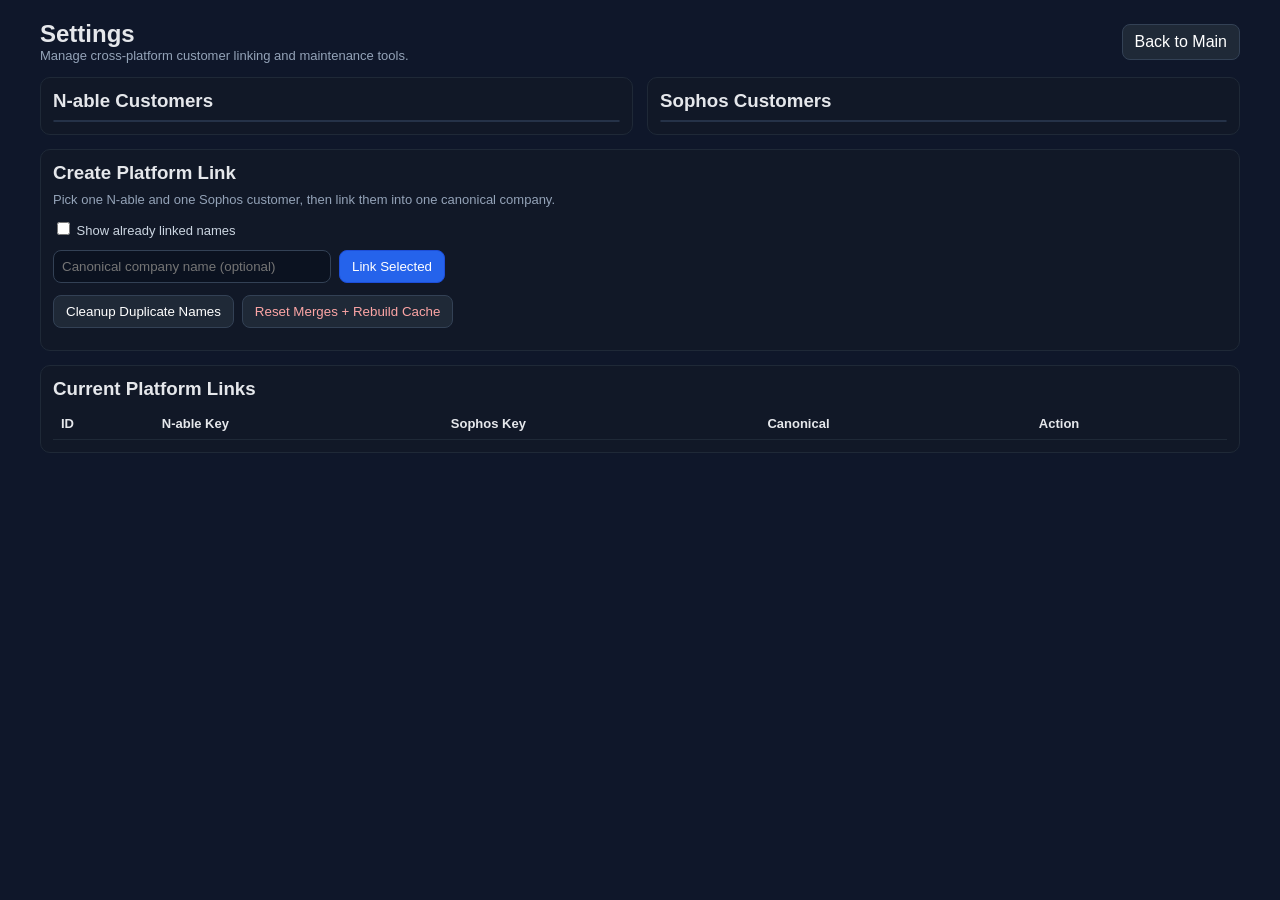
==== settings.html @ 1143361b "Improve settings usability with linked-name filtering and link deletion. Hide already linked compani" ====
<!doctype html>
<html lang="en">
  <head>
    <meta charset="UTF-8" />
    <meta name="viewport" content="width=device-width, initial-scale=1.0" />
    <title>Billing Portal Settings</title>
    <style>
      body {
        margin: 0;
        font-family: Segoe UI, Arial, sans-serif;
        background: #0f172a;
        color: #e5e7eb;
      }
      .wrap { padding: 20px; max-width: 1200px; margin: 0 auto; }
      .topbar { display:flex; justify-content:space-between; align-items:center; margin-bottom: 14px; }
      .muted { color:#94a3b8; font-size: 13px; }
      .button {
        border: 1px solid #334155;
        background: #1f2937;
        color: #fff;
        padding: 8px 12px;
        border-radius: 8px;
        cursor: pointer;
      }
      .button.primary { background:#2563eb; border-color:#1d4ed8; }
      .grid { display:grid; grid-template-columns: 1fr 1fr; gap: 14px; }
      .panel { background:#111827; border:1px solid #1f2937; border-radius:10px; padding:12px; }
      .list { max-height: 360px; overflow:auto; border:1px solid #253248; border-radius:8px; }
      .row {
        padding:8px 10px; border-bottom:1px solid #1f2937; cursor:pointer; font-size: 14px;
      }
      .row:last-child { border-bottom:none; }
      .row.selected { background:#10203a; border-left:3px solid #60a5fa; }
      .controls { margin-top: 12px; display:flex; gap:8px; align-items:center; flex-wrap: wrap; }
      .controls label { font-size: 13px; color: #cbd5e1; }
      input[type="text"] {
        padding: 8px; border-radius:8px; border:1px solid #334155; background:#0b1220; color:#e5e7eb; min-width: 260px;
      }
      .msg { margin-top: 10px; color:#93c5fd; font-size:13px; white-space: pre-wrap; }
      table { width:100%; border-collapse: collapse; font-size: 13px; }
      th, td { border-bottom:1px solid #1f2937; padding: 8px; text-align:left; }
      .danger { color: #fca5a5; }
      .link-delete {
        border:1px solid #7f1d1d;
        background:#3f1010;
        color:#fecaca;
        padding:4px 8px;
        border-radius:6px;
        cursor:pointer;
      }
    </style>
  </head>
  <body>
    <div class="wrap">
      <div class="topbar">
        <div>
          <h2 style="margin:0;">Settings</h2>
          <div class="muted">Manage cross-platform customer linking and maintenance tools.</div>
        </div>
        <a href="/" class="button" style="text-decoration:none;">Back to Main</a>
      </div>

      <div class="grid">
        <section class="panel">
          <h3 style="margin:0 0 8px;">N-able Customers</h3>
          <div id="nableList" class="list"></div>
        </section>
        <section class="panel">
          <h3 style="margin:0 0 8px;">Sophos Customers</h3>
          <div id="sophosList" class="list"></div>
        </section>
      </div>

      <section class="panel" style="margin-top:14px;">
        <h3 style="margin:0 0 8px;">Create Platform Link</h3>
        <div class="muted">Pick one N-able and one Sophos customer, then link them into one canonical company.</div>
        <div class="controls">
          <label><input id="showLinkedToggle" type="checkbox" /> Show already linked names</label>
        </div>
        <div class="controls">
          <input id="canonicalName" type="text" placeholder="Canonical company name (optional)" />
          <button id="linkBtn" class="button primary" type="button">Link Selected</button>
        </div>
        <div class="controls">
          <button id="dedupeBtn" class="button" type="button">Cleanup Duplicate Names</button>
          <button id="resetBtn" class="button danger" type="button">Reset Merges + Rebuild Cache</button>
        </div>
        <div id="msg" class="msg"></div>
      </section>

      <section class="panel" style="margin-top:14px;">
        <h3 style="margin:0 0 8px;">Current Platform Links</h3>
        <table>
          <thead><tr><th>ID</th><th>N-able Key</th><th>Sophos Key</th><th>Canonical</th><th>Action</th></tr></thead>
          <tbody id="linksBody"></tbody>
        </table>
      </section>
    </div>

    <script>
      const state = { nable: [], sophos: [], selectedNable: "", selectedSophos: "" };
      const nableList = document.getElementById("nableList");
      const sophosList = document.getElementById("sophosList");
      const canonicalName = document.getElementById("canonicalName");
      const linkBtn = document.getElementById("linkBtn");
      const showLinkedToggle = document.getElementById("showLinkedToggle");
      const dedupeBtn = document.getElementById("dedupeBtn");
      const resetBtn = document.getElementById("resetBtn");
      const msg = document.getElementById("msg");
      const linksBody = document.getElementById("linksBody");

      function renderSelectableList(target, items, selectedValue, onSelect) {
        target.innerHTML = "";
        if (!items.length) {
          target.innerHTML = '<div class="row">No entries</div>';
          return;
        }
        items.forEach((item) => {
          const row = document.createElement("div");
          row.className = "row" + (item === selectedValue ? " selected" : "");
          row.textContent = item;
          row.addEventListener("click", () => onSelect(item));
          target.appendChild(row);
        });
      }

      function renderLists() {
        renderSelectableList(nableList, state.nable, state.selectedNable, (item) => {
          state.selectedNable = item;
          renderLists();
        });
        renderSelectableList(sophosList, state.sophos, state.selectedSophos, (item) => {
          state.selectedSophos = item;
          renderLists();
        });
      }

      async function loadOptions() {
        const includeLinked = showLinkedToggle.checked ? "true" : "false";
        const res = await fetch(`/api/platform-options?include_linked=${includeLinked}`);
        if (!res.ok) return;
        const data = await res.json();
        state.nable = data.nable || [];
        state.sophos = data.sophos || [];
        if (!state.nable.includes(state.selectedNable)) state.selectedNable = "";
        if (!state.sophos.includes(state.selectedSophos)) state.selectedSophos = "";
        renderLists();
      }

      async function loadLinks() {
        const res = await fetch("/api/platform-links");
        if (!res.ok) return;
        const data = await res.json();
        const rows = data.items || [];
        linksBody.innerHTML = rows.map((r) => (
          `<tr>
             <td>${r.id}</td>
             <td>${r.nable_key}</td>
             <td>${r.sophos_key}</td>
             <td>${r.canonical_name}</td>
             <td><button class="link-delete" data-link-id="${r.id}" type="button">Delete</button></td>
           </tr>`
        )).join("");
        bindDeleteButtons();
      }

      function bindDeleteButtons() {
        document.querySelectorAll(".link-delete").forEach((btn) => {
          btn.addEventListener("click", async () => {
            const linkId = btn.getAttribute("data-link-id");
            if (!linkId) return;
            const ok = window.confirm("Delete this platform link and re-sync?");
            if (!ok) return;
            btn.disabled = true;
            try {
              const res = await fetch(`/api/platform-links/${linkId}`, { method: "DELETE" });
              const data = await res.json();
              if (!res.ok) {
                msg.textContent = data.error || "Delete failed.";
                btn.disabled = false;
                return;
              }
              msg.textContent = "Platform link deleted. Sync started.";
              await Promise.all([loadOptions(), loadLinks()]);
            } catch (err) {
              msg.textContent = `Delete failed: ${err}`;
            } finally {
              btn.disabled = false;
            }
          });
        });
      }

      async function createLink() {
        if (!state.selectedNable || !state.selectedSophos) {
          msg.textContent = "Select one N-able and one Sophos customer first.";
          return;
        }
        linkBtn.disabled = true;
        try {
          const res = await fetch("/api/platform-links", {
            method: "POST",
            headers: { "Content-Type": "application/json" },
            body: JSON.stringify({
              nable_name: state.selectedNable,
              sophos_name: state.selectedSophos,
              canonical_name: canonicalName.value.trim(),
            }),
          });
          const data = await res.json();
          if (!res.ok) {
            msg.textContent = data.error || "Link failed.";
            return;
          }
          msg.textContent = "Link saved. Collapse + sync started.";
          await Promise.all([loadOptions(), loadLinks()]);
        } catch (err) {
          msg.textContent = `Link failed: ${err}`;
        } finally {
          linkBtn.disabled = false;
        }
      }

      async function dedupe() {
        dedupeBtn.disabled = true;
        try {
          const res = await fetch("/api/maintenance/dedupe-display-names", { method: "POST" });
          const data = await res.json();
          if (!res.ok) {
            msg.textContent = data.error || "Cleanup failed.";
            return;
          }
          msg.textContent = `Cleanup complete. Groups: ${data.summary?.groups_processed || 0}, rows removed: ${data.summary?.rows_removed || 0}.`;
          await Promise.all([loadOptions(), loadLinks()]);
        } catch (err) {
          msg.textContent = `Cleanup failed: ${err}`;
        } finally {
          dedupeBtn.disabled = false;
        }
      }

      async function resetAll() {
        if (!window.confirm("Reset all merges/links and rebuild cache?")) return;
        resetBtn.disabled = true;
        try {
          const res = await fetch("/api/maintenance/reset-merges", { method: "POST" });
          const data = await res.json();
          if (!res.ok) {
            msg.textContent = data.error || "Reset failed.";
            return;
          }
          msg.textContent = "Reset started. Refreshing lists shortly...";
          setTimeout(async () => {
            await Promise.all([loadOptions(), loadLinks()]);
          }, 5000);
        } catch (err) {
          msg.textContent = `Reset failed: ${err}`;
        } finally {
          resetBtn.disabled = false;
        }
      }

      linkBtn.addEventListener("click", createLink);
      showLinkedToggle.addEventListener("change", loadOptions);
      dedupeBtn.addEventListener("click", dedupe);
      resetBtn.addEventListener("click", resetAll);

      (async () => {
        await Promise.all([loadOptions(), loadLinks()]);
      })();
    </script>
  </body>
</html>
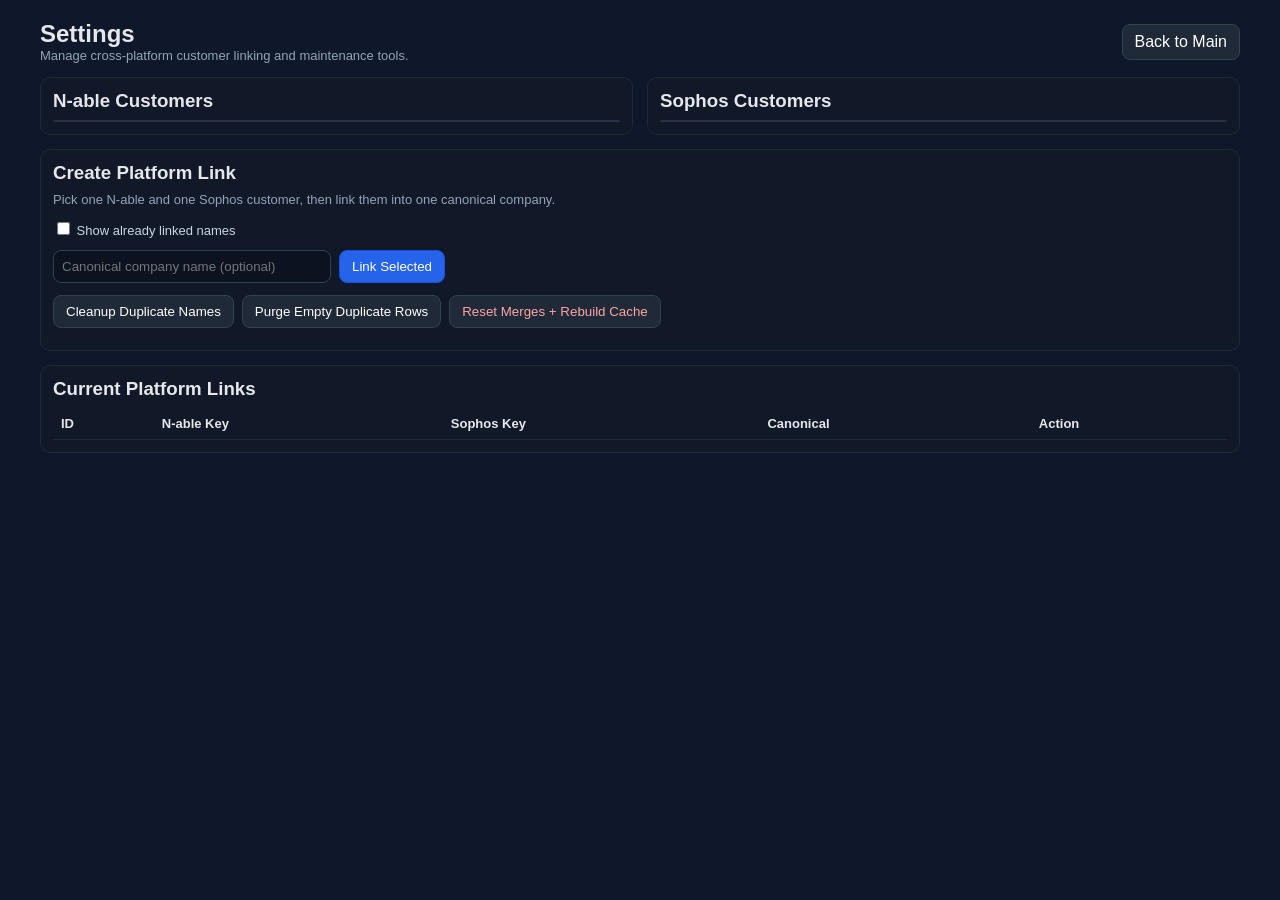
==== commit b3f365ab: "Add targeted cleanup for stale zero-count duplicate customers. Introduce a maintenance endpoint and " ====
--- a/settings.html
+++ b/settings.html
@@ -83,6 +83,7 @@
         </div>
         <div class="controls">
           <button id="dedupeBtn" class="button" type="button">Cleanup Duplicate Names</button>
+          <button id="purgeEmptyBtn" class="button" type="button">Purge Empty Duplicate Rows</button>
           <button id="resetBtn" class="button danger" type="button">Reset Merges + Rebuild Cache</button>
         </div>
         <div id="msg" class="msg"></div>
@@ -105,6 +106,7 @@
       const linkBtn = document.getElementById("linkBtn");
       const showLinkedToggle = document.getElementById("showLinkedToggle");
       const dedupeBtn = document.getElementById("dedupeBtn");
+      const purgeEmptyBtn = document.getElementById("purgeEmptyBtn");
       const resetBtn = document.getElementById("resetBtn");
       const msg = document.getElementById("msg");
       const linksBody = document.getElementById("linksBody");
@@ -239,6 +241,24 @@
         }
       }
 
+      async function purgeEmptyDuplicates() {
+        purgeEmptyBtn.disabled = true;
+        try {
+          const res = await fetch("/api/maintenance/purge-empty-duplicates", { method: "POST" });
+          const data = await res.json();
+          if (!res.ok) {
+            msg.textContent = data.error || "Cleanup failed.";
+            return;
+          }
+          msg.textContent = `Empty duplicate cleanup complete. Groups: ${data.summary?.groups_processed || 0}, rows removed: ${data.summary?.rows_removed || 0}.`;
+          await Promise.all([loadOptions(), loadLinks()]);
+        } catch (err) {
+          msg.textContent = `Cleanup failed: ${err}`;
+        } finally {
+          purgeEmptyBtn.disabled = false;
+        }
+      }
+
       async function resetAll() {
         if (!window.confirm("Reset all merges/links and rebuild cache?")) return;
         resetBtn.disabled = true;
@@ -263,6 +283,7 @@
       linkBtn.addEventListener("click", createLink);
       showLinkedToggle.addEventListener("change", loadOptions);
       dedupeBtn.addEventListener("click", dedupe);
+      purgeEmptyBtn.addEventListener("click", purgeEmptyDuplicates);
       resetBtn.addEventListener("click", resetAll);
 
       (async () => {
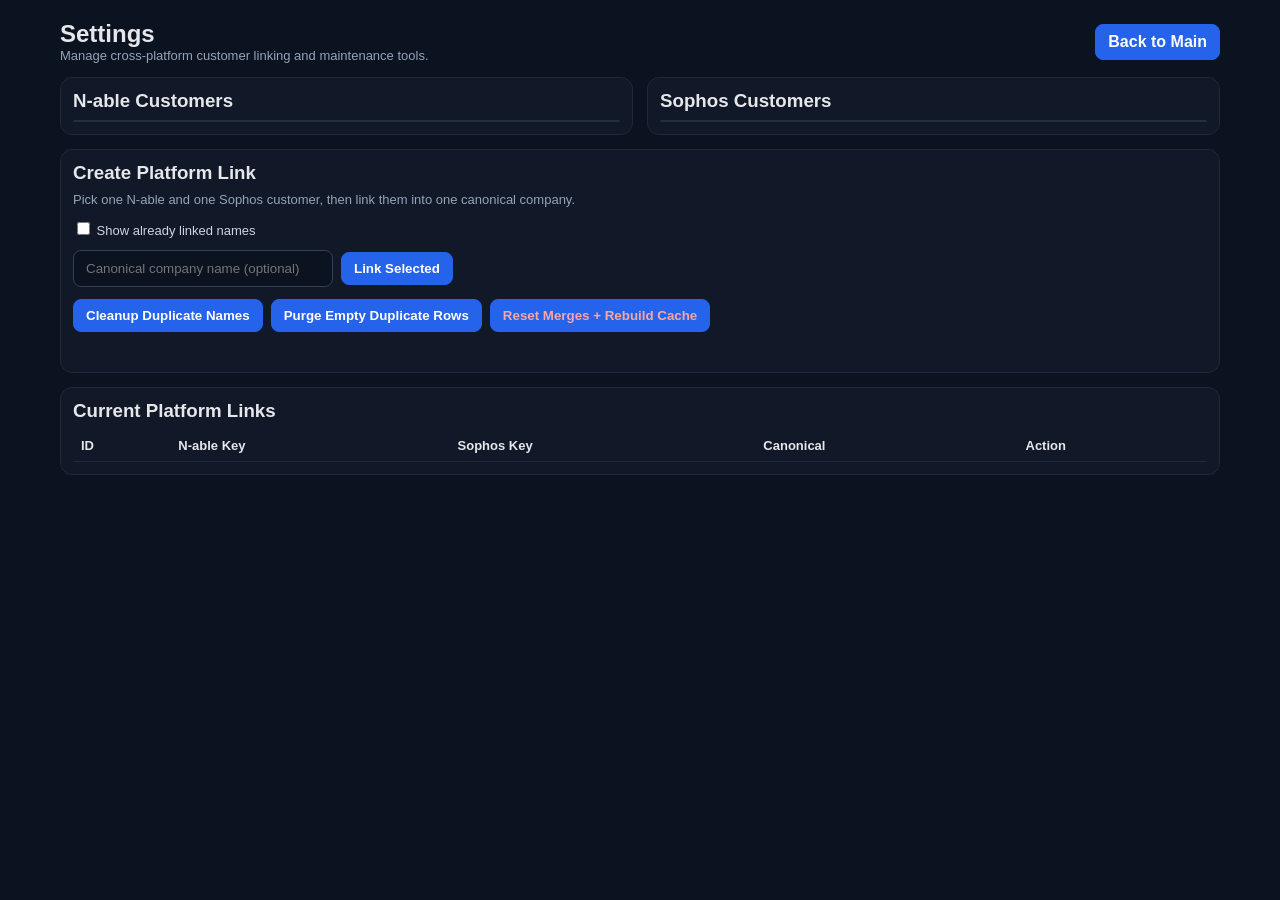
==== commit 93b2cb23: "Add server/device split compare mode and standardize UI theme. Adds a toggleable separated-vs-merged" ====
--- a/settings.html
+++ b/settings.html
@@ -4,41 +4,25 @@
     <meta charset="UTF-8" />
     <meta name="viewport" content="width=device-width, initial-scale=1.0" />
     <title>Billing Portal Settings</title>
+    <link rel="stylesheet" href="/assets/theme.css" />
     <style>
-      body {
-        margin: 0;
-        font-family: Segoe UI, Arial, sans-serif;
-        background: #0f172a;
-        color: #e5e7eb;
-      }
       .wrap { padding: 20px; max-width: 1200px; margin: 0 auto; }
       .topbar { display:flex; justify-content:space-between; align-items:center; margin-bottom: 14px; }
-      .muted { color:#94a3b8; font-size: 13px; }
-      .button {
-        border: 1px solid #334155;
-        background: #1f2937;
-        color: #fff;
-        padding: 8px 12px;
-        border-radius: 8px;
-        cursor: pointer;
-      }
-      .button.primary { background:#2563eb; border-color:#1d4ed8; }
+      .muted { color:var(--muted); font-size: 13px; }
       .grid { display:grid; grid-template-columns: 1fr 1fr; gap: 14px; }
-      .panel { background:#111827; border:1px solid #1f2937; border-radius:10px; padding:12px; }
-      .list { max-height: 360px; overflow:auto; border:1px solid #253248; border-radius:8px; }
+      .panel { padding: 12px; }
+      .list { max-height: 360px; overflow:auto; border:1px solid var(--line); border-radius:8px; }
       .row {
-        padding:8px 10px; border-bottom:1px solid #1f2937; cursor:pointer; font-size: 14px;
+        padding:8px 10px; border-bottom:1px solid var(--line-soft); cursor:pointer; font-size: 14px;
       }
       .row:last-child { border-bottom:none; }
       .row.selected { background:#10203a; border-left:3px solid #60a5fa; }
       .controls { margin-top: 12px; display:flex; gap:8px; align-items:center; flex-wrap: wrap; }
       .controls label { font-size: 13px; color: #cbd5e1; }
       input[type="text"] {
-        padding: 8px; border-radius:8px; border:1px solid #334155; background:#0b1220; color:#e5e7eb; min-width: 260px;
-      }
-      .msg { margin-top: 10px; color:#93c5fd; font-size:13px; white-space: pre-wrap; }
-      table { width:100%; border-collapse: collapse; font-size: 13px; }
-      th, td { border-bottom:1px solid #1f2937; padding: 8px; text-align:left; }
+        padding: 10px 12px; border-radius:8px; border:1px solid #334155; background:#0b1220; color:#e5e7eb; min-width: 260px;
+      }
+      .msg { margin-top: 10px; color:#93c5fd; font-size:13px; white-space: pre-wrap; min-height: 18px; }
       .danger { color: #fca5a5; }
       .link-delete {
         border:1px solid #7f1d1d;
@@ -79,7 +63,7 @@
         </div>
         <div class="controls">
           <input id="canonicalName" type="text" placeholder="Canonical company name (optional)" />
-          <button id="linkBtn" class="button primary" type="button">Link Selected</button>
+          <button id="linkBtn" class="button" type="button">Link Selected</button>
         </div>
         <div class="controls">
           <button id="dedupeBtn" class="button" type="button">Cleanup Duplicate Names</button>
@@ -91,7 +75,7 @@
 
       <section class="panel" style="margin-top:14px;">
         <h3 style="margin:0 0 8px;">Current Platform Links</h3>
-        <table>
+        <table class="table">
           <thead><tr><th>ID</th><th>N-able Key</th><th>Sophos Key</th><th>Canonical</th><th>Action</th></tr></thead>
           <tbody id="linksBody"></tbody>
         </table>
--- a/assets/theme.css
+++ b/assets/theme.css
@@ -0,0 +1,81 @@
+:root {
+  --bg: #0b1220;
+  --panel: #111827;
+  --panel-2: #0f172a;
+  --line: #243042;
+  --line-soft: #1f2937;
+  --text: #e5e7eb;
+  --muted: #94a3b8;
+  --accent: #3b82f6;
+  --accent-strong: #2563eb;
+  --ok: #16a34a;
+  --warn: #ea580c;
+  --radius-sm: 8px;
+  --radius-md: 10px;
+  --radius-lg: 12px;
+}
+
+* {
+  box-sizing: border-box;
+}
+
+html, body {
+  margin: 0;
+  font-family: "Segoe UI", Arial, sans-serif;
+  background: var(--bg);
+  color: var(--text);
+}
+
+.button {
+  border: 1px solid var(--accent-strong);
+  background: var(--accent-strong);
+  color: #fff;
+  padding: 8px 12px;
+  border-radius: var(--radius-sm);
+  cursor: pointer;
+  font-weight: 600;
+}
+
+.button.secondary {
+  border-color: #334155;
+  background: #1f2937;
+  color: #e2e8f0;
+}
+
+.input,
+.select {
+  width: 100%;
+  padding: 10px 12px;
+  border-radius: var(--radius-sm);
+  border: 1px solid #334155;
+  background: #0b1220;
+  color: var(--text);
+}
+
+.panel {
+  background: var(--panel);
+  border: 1px solid var(--line-soft);
+  border-radius: var(--radius-lg);
+}
+
+.chip {
+  border: 1px solid #334155;
+  border-radius: 999px;
+  padding: 3px 10px;
+  font-size: 12px;
+  color: #cbd5e1;
+  background: #0b1220;
+}
+
+.table {
+  width: 100%;
+  border-collapse: collapse;
+  font-size: 13px;
+}
+
+.table th,
+.table td {
+  border-bottom: 1px solid #1f2937;
+  padding: 8px;
+  text-align: left;
+}
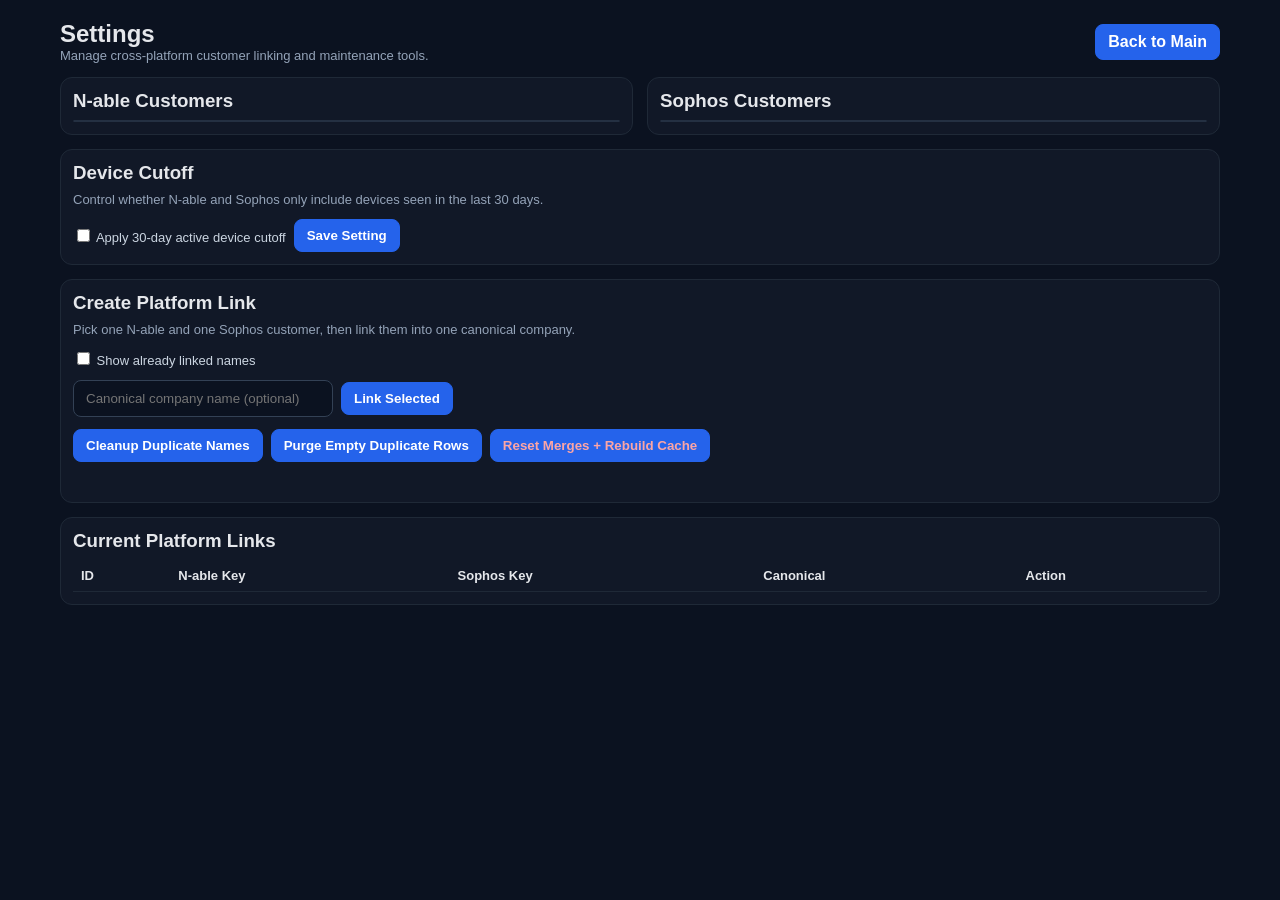
==== commit b20beb2f: "Add configurable 30-day device cutoff for N-able and Sophos. Persist a settings toggle in the app an" ====
--- a/settings.html
+++ b/settings.html
@@ -56,6 +56,15 @@
       </div>
 
       <section class="panel" style="margin-top:14px;">
+        <h3 style="margin:0 0 8px;">Device Cutoff</h3>
+        <div class="muted">Control whether N-able and Sophos only include devices seen in the last 30 days.</div>
+        <div class="controls">
+          <label><input id="recentCutoffToggle" type="checkbox" /> Apply 30-day active device cutoff</label>
+          <button id="saveSettingsBtn" class="button" type="button">Save Setting</button>
+        </div>
+      </section>
+
+      <section class="panel" style="margin-top:14px;">
         <h3 style="margin:0 0 8px;">Create Platform Link</h3>
         <div class="muted">Pick one N-able and one Sophos customer, then link them into one canonical company.</div>
         <div class="controls">
@@ -92,6 +101,8 @@
       const dedupeBtn = document.getElementById("dedupeBtn");
       const purgeEmptyBtn = document.getElementById("purgeEmptyBtn");
       const resetBtn = document.getElementById("resetBtn");
+      const recentCutoffToggle = document.getElementById("recentCutoffToggle");
+      const saveSettingsBtn = document.getElementById("saveSettingsBtn");
       const msg = document.getElementById("msg");
       const linksBody = document.getElementById("linksBody");
 
@@ -264,14 +275,49 @@
         }
       }
 
+      async function loadSettings() {
+        try {
+          const res = await fetch("/api/settings");
+          if (!res.ok) return;
+          const data = await res.json();
+          recentCutoffToggle.checked = Boolean(data.enable_recent_device_cutoff);
+        } catch (err) {
+          msg.textContent = `Failed to load settings: ${err}`;
+        }
+      }
+
+      async function saveSettings() {
+        saveSettingsBtn.disabled = true;
+        try {
+          const res = await fetch("/api/settings", {
+            method: "PUT",
+            headers: { "Content-Type": "application/json" },
+            body: JSON.stringify({
+              enable_recent_device_cutoff: recentCutoffToggle.checked,
+            }),
+          });
+          const data = await res.json();
+          if (!res.ok) {
+            msg.textContent = data.error || "Save failed.";
+            return;
+          }
+          msg.textContent = "Setting saved. Run a sync to apply to cached counts.";
+        } catch (err) {
+          msg.textContent = `Save failed: ${err}`;
+        } finally {
+          saveSettingsBtn.disabled = false;
+        }
+      }
+
       linkBtn.addEventListener("click", createLink);
       showLinkedToggle.addEventListener("change", loadOptions);
       dedupeBtn.addEventListener("click", dedupe);
       purgeEmptyBtn.addEventListener("click", purgeEmptyDuplicates);
       resetBtn.addEventListener("click", resetAll);
+      saveSettingsBtn.addEventListener("click", saveSettings);
 
       (async () => {
-        await Promise.all([loadOptions(), loadLinks()]);
+        await Promise.all([loadOptions(), loadLinks(), loadSettings()]);
       })();
     </script>
   </body>
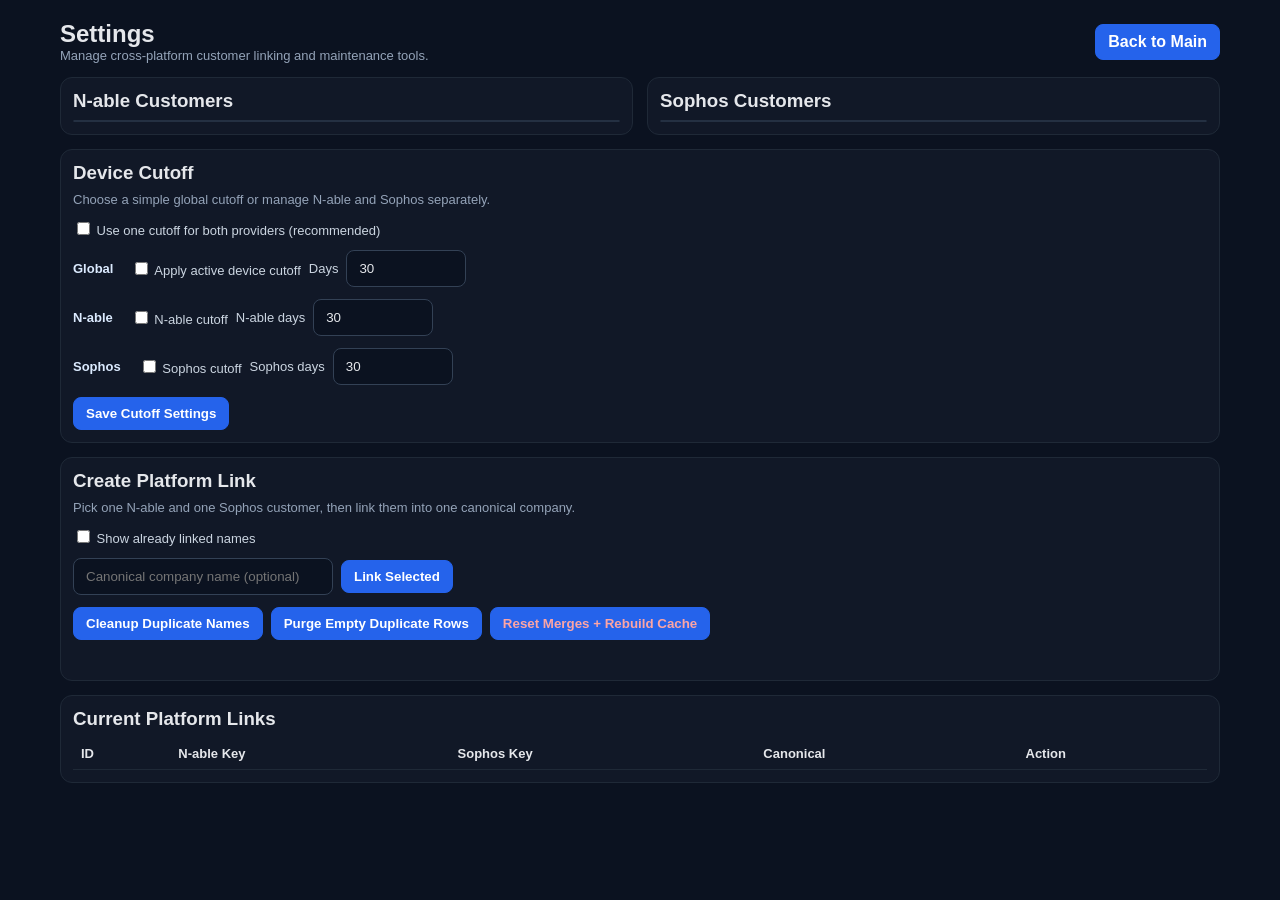
==== commit cb7b9df8: "Make device cutoff mode clearer and more flexible. Add a user-friendly global cutoff mode in Setting" ====
--- a/settings.html
+++ b/settings.html
@@ -19,9 +19,12 @@
       .row.selected { background:#10203a; border-left:3px solid #60a5fa; }
       .controls { margin-top: 12px; display:flex; gap:8px; align-items:center; flex-wrap: wrap; }
       .controls label { font-size: 13px; color: #cbd5e1; }
-      input[type="text"] {
+      input[type="text"], input[type="number"] {
         padding: 10px 12px; border-radius:8px; border:1px solid #334155; background:#0b1220; color:#e5e7eb; min-width: 260px;
       }
+      .section-title { font-size: 13px; font-weight: 600; color: #dbeafe; margin-right: 10px; }
+      .subtle-note { font-size: 12px; color: #94a3b8; margin-top: 6px; }
+      .disabled-section { opacity: 0.55; }
       .msg { margin-top: 10px; color:#93c5fd; font-size:13px; white-space: pre-wrap; min-height: 18px; }
       .danger { color: #fca5a5; }
       .link-delete {
@@ -57,10 +60,33 @@
 
       <section class="panel" style="margin-top:14px;">
         <h3 style="margin:0 0 8px;">Device Cutoff</h3>
-        <div class="muted">Control whether N-able and Sophos only include devices seen in the last 30 days.</div>
-        <div class="controls">
-          <label><input id="recentCutoffToggle" type="checkbox" /> Apply 30-day active device cutoff</label>
-          <button id="saveSettingsBtn" class="button" type="button">Save Setting</button>
+        <div class="muted">Choose a simple global cutoff or manage N-able and Sophos separately.</div>
+        <div class="controls">
+          <label><input id="useGlobalCutoff" type="checkbox" /> Use one cutoff for both providers (recommended)</label>
+        </div>
+        <div class="controls">
+          <span class="section-title">Global</span>
+          <label><input id="recentCutoffToggleGlobal" type="checkbox" /> Apply active device cutoff</label>
+          <label for="recentCutoffDaysGlobal">Days</label>
+          <input id="recentCutoffDaysGlobal" type="number" min="1" max="3650" step="1" value="30" style="min-width:120px;" />
+        </div>
+        <div id="providerCutoffSection">
+        <div class="controls">
+          <span class="section-title">N-able</span>
+          <label><input id="recentCutoffToggleNable" type="checkbox" /> N-able cutoff</label>
+          <label for="recentCutoffDaysNable">N-able days</label>
+          <input id="recentCutoffDaysNable" type="number" min="1" max="3650" step="1" value="30" style="min-width:120px;" />
+        </div>
+        <div class="controls">
+          <span class="section-title">Sophos</span>
+          <label><input id="recentCutoffToggleSophos" type="checkbox" /> Sophos cutoff</label>
+          <label for="recentCutoffDaysSophos">Sophos days</label>
+          <input id="recentCutoffDaysSophos" type="number" min="1" max="3650" step="1" value="30" style="min-width:120px;" />
+        </div>
+        </div>
+        <div id="cutoffModeHint" class="subtle-note"></div>
+        <div class="controls">
+          <button id="saveSettingsBtn" class="button" type="button">Save Cutoff Settings</button>
         </div>
       </section>
 
@@ -101,7 +127,15 @@
       const dedupeBtn = document.getElementById("dedupeBtn");
       const purgeEmptyBtn = document.getElementById("purgeEmptyBtn");
       const resetBtn = document.getElementById("resetBtn");
-      const recentCutoffToggle = document.getElementById("recentCutoffToggle");
+      const useGlobalCutoff = document.getElementById("useGlobalCutoff");
+      const recentCutoffToggleGlobal = document.getElementById("recentCutoffToggleGlobal");
+      const recentCutoffDaysGlobal = document.getElementById("recentCutoffDaysGlobal");
+      const recentCutoffToggleNable = document.getElementById("recentCutoffToggleNable");
+      const recentCutoffDaysNable = document.getElementById("recentCutoffDaysNable");
+      const recentCutoffToggleSophos = document.getElementById("recentCutoffToggleSophos");
+      const recentCutoffDaysSophos = document.getElementById("recentCutoffDaysSophos");
+      const providerCutoffSection = document.getElementById("providerCutoffSection");
+      const cutoffModeHint = document.getElementById("cutoffModeHint");
       const saveSettingsBtn = document.getElementById("saveSettingsBtn");
       const msg = document.getElementById("msg");
       const linksBody = document.getElementById("linksBody");
@@ -275,12 +309,34 @@
         }
       }
 
+      function updateCutoffModeUi() {
+        const globalMode = useGlobalCutoff.checked;
+        providerCutoffSection.classList.toggle("disabled-section", globalMode);
+        recentCutoffToggleNable.disabled = globalMode;
+        recentCutoffDaysNable.disabled = globalMode;
+        recentCutoffToggleSophos.disabled = globalMode;
+        recentCutoffDaysSophos.disabled = globalMode;
+        cutoffModeHint.textContent = globalMode
+          ? "Global mode is ON: one toggle and day value applies to both N-able and Sophos."
+          : "Global mode is OFF: N-able and Sophos use separate toggle/day values.";
+      }
+
       async function loadSettings() {
         try {
           const res = await fetch("/api/settings");
           if (!res.ok) return;
           const data = await res.json();
-          recentCutoffToggle.checked = Boolean(data.enable_recent_device_cutoff);
+          useGlobalCutoff.checked = Boolean(data.use_global_device_cutoff);
+          recentCutoffToggleGlobal.checked = Boolean(data.enable_recent_device_cutoff);
+          const globalDays = Number(data.recent_device_cutoff_days || 30);
+          recentCutoffDaysGlobal.value = Number.isFinite(globalDays) && globalDays > 0 ? String(globalDays) : "30";
+          recentCutoffToggleNable.checked = Boolean(data.enable_recent_device_cutoff_nable);
+          recentCutoffToggleSophos.checked = Boolean(data.enable_recent_device_cutoff_sophos);
+          const nableDays = Number(data.recent_device_cutoff_days_nable || 30);
+          const sophosDays = Number(data.recent_device_cutoff_days_sophos || 30);
+          recentCutoffDaysNable.value = Number.isFinite(nableDays) && nableDays > 0 ? String(nableDays) : "30";
+          recentCutoffDaysSophos.value = Number.isFinite(sophosDays) && sophosDays > 0 ? String(sophosDays) : "30";
+          updateCutoffModeUi();
         } catch (err) {
           msg.textContent = `Failed to load settings: ${err}`;
         }
@@ -289,11 +345,32 @@
       async function saveSettings() {
         saveSettingsBtn.disabled = true;
         try {
+          const globalDays = Number(recentCutoffDaysGlobal.value);
+          const nableDays = Number(recentCutoffDaysNable.value);
+          const sophosDays = Number(recentCutoffDaysSophos.value);
+          if (!Number.isInteger(globalDays) || globalDays < 1 || globalDays > 3650) {
+            msg.textContent = "Global days must be a whole number between 1 and 3650.";
+            return;
+          }
+          if (!Number.isInteger(nableDays) || nableDays < 1 || nableDays > 3650) {
+            msg.textContent = "N-able days must be a whole number between 1 and 3650.";
+            return;
+          }
+          if (!Number.isInteger(sophosDays) || sophosDays < 1 || sophosDays > 3650) {
+            msg.textContent = "Sophos days must be a whole number between 1 and 3650.";
+            return;
+          }
           const res = await fetch("/api/settings", {
             method: "PUT",
             headers: { "Content-Type": "application/json" },
             body: JSON.stringify({
-              enable_recent_device_cutoff: recentCutoffToggle.checked,
+              use_global_device_cutoff: useGlobalCutoff.checked,
+              enable_recent_device_cutoff: recentCutoffToggleGlobal.checked,
+              recent_device_cutoff_days: globalDays,
+              enable_recent_device_cutoff_nable: recentCutoffToggleNable.checked,
+              enable_recent_device_cutoff_sophos: recentCutoffToggleSophos.checked,
+              recent_device_cutoff_days_nable: nableDays,
+              recent_device_cutoff_days_sophos: sophosDays,
             }),
           });
           const data = await res.json();
@@ -301,7 +378,11 @@
             msg.textContent = data.error || "Save failed.";
             return;
           }
-          msg.textContent = "Setting saved. Run a sync to apply to cached counts.";
+          if (useGlobalCutoff.checked) {
+            msg.textContent = `Global cutoff saved (${globalDays} days). Run a sync to apply to cached counts.`;
+          } else {
+            msg.textContent = `Provider cutoffs saved (N-able ${nableDays}d, Sophos ${sophosDays}d). Run a sync to apply to cached counts.`;
+          }
         } catch (err) {
           msg.textContent = `Save failed: ${err}`;
         } finally {
@@ -315,6 +396,7 @@
       purgeEmptyBtn.addEventListener("click", purgeEmptyDuplicates);
       resetBtn.addEventListener("click", resetAll);
       saveSettingsBtn.addEventListener("click", saveSettings);
+      useGlobalCutoff.addEventListener("change", updateCutoffModeUi);
 
       (async () => {
         await Promise.all([loadOptions(), loadLinks(), loadSettings()]);
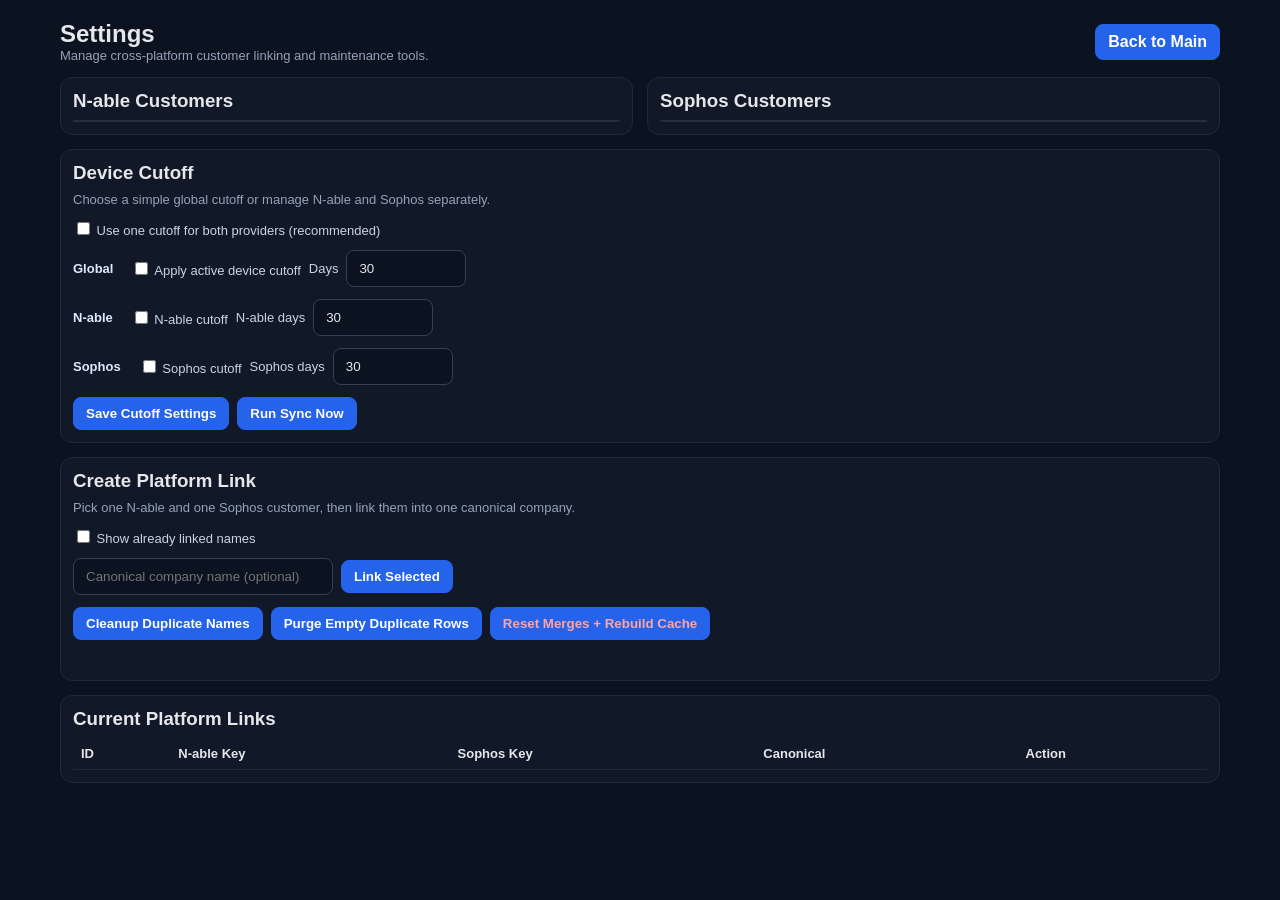
==== commit 107c26c6: "Add Run Sync Now action to settings. Provide a one-click manual sync trigger in the Settings page so" ====
--- a/settings.html
+++ b/settings.html
@@ -87,6 +87,7 @@
         <div id="cutoffModeHint" class="subtle-note"></div>
         <div class="controls">
           <button id="saveSettingsBtn" class="button" type="button">Save Cutoff Settings</button>
+          <button id="runSyncBtn" class="button" type="button">Run Sync Now</button>
         </div>
       </section>
 
@@ -137,6 +138,7 @@
       const providerCutoffSection = document.getElementById("providerCutoffSection");
       const cutoffModeHint = document.getElementById("cutoffModeHint");
       const saveSettingsBtn = document.getElementById("saveSettingsBtn");
+      const runSyncBtn = document.getElementById("runSyncBtn");
       const msg = document.getElementById("msg");
       const linksBody = document.getElementById("linksBody");
 
@@ -390,12 +392,30 @@
         }
       }
 
+      async function runSyncNow() {
+        runSyncBtn.disabled = true;
+        try {
+          const res = await fetch("/api/sync/run", { method: "POST" });
+          const data = await res.json();
+          if (!res.ok) {
+            msg.textContent = data.error || "Failed to start sync.";
+            return;
+          }
+          msg.textContent = "Manual sync started. Counts will refresh when the run finishes.";
+        } catch (err) {
+          msg.textContent = `Failed to start sync: ${err}`;
+        } finally {
+          runSyncBtn.disabled = false;
+        }
+      }
+
       linkBtn.addEventListener("click", createLink);
       showLinkedToggle.addEventListener("change", loadOptions);
       dedupeBtn.addEventListener("click", dedupe);
       purgeEmptyBtn.addEventListener("click", purgeEmptyDuplicates);
       resetBtn.addEventListener("click", resetAll);
       saveSettingsBtn.addEventListener("click", saveSettings);
+      runSyncBtn.addEventListener("click", runSyncNow);
       useGlobalCutoff.addEventListener("change", updateCutoffModeUi);
 
       (async () => {
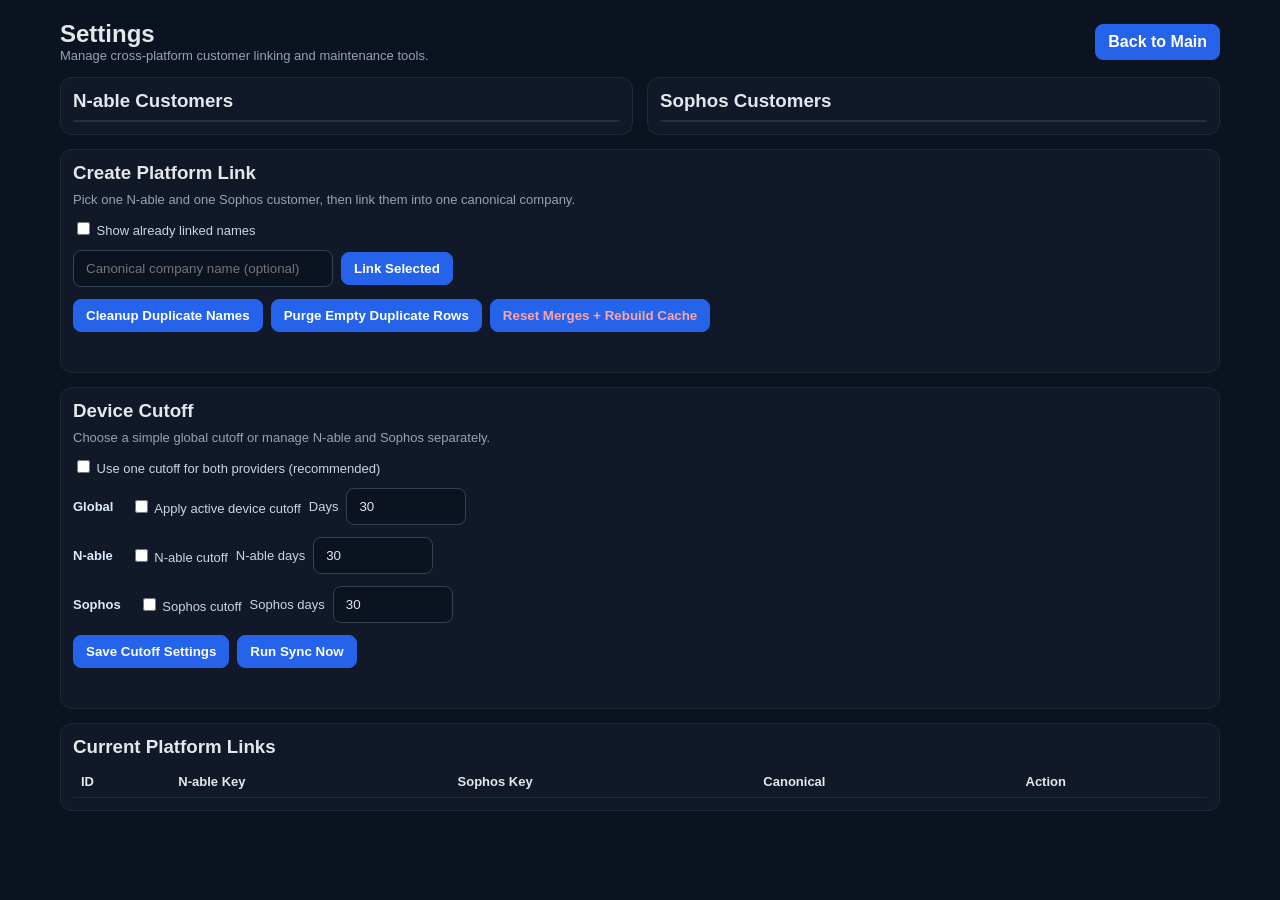
==== commit 3b7e30cf: "Fix N-able last-seen cutoff crash and improve settings UX. Avoid subtracting from a missing N-able t" ====
--- a/settings.html
+++ b/settings.html
@@ -14,6 +14,7 @@
       .list { max-height: 360px; overflow:auto; border:1px solid var(--line); border-radius:8px; }
       .row {
         padding:8px 10px; border-bottom:1px solid var(--line-soft); cursor:pointer; font-size: 14px;
+        display:flex; align-items:center; gap:8px;
       }
       .row:last-child { border-bottom:none; }
       .row.selected { background:#10203a; border-left:3px solid #60a5fa; }
@@ -59,6 +60,24 @@
       </div>
 
       <section class="panel" style="margin-top:14px;">
+        <h3 style="margin:0 0 8px;">Create Platform Link</h3>
+        <div class="muted">Pick one N-able and one Sophos customer, then link them into one canonical company.</div>
+        <div class="controls">
+          <label><input id="showLinkedToggle" type="checkbox" /> Show already linked names</label>
+        </div>
+        <div class="controls">
+          <input id="canonicalName" type="text" placeholder="Canonical company name (optional)" />
+          <button id="linkBtn" class="button" type="button">Link Selected</button>
+        </div>
+        <div class="controls">
+          <button id="dedupeBtn" class="button" type="button">Cleanup Duplicate Names</button>
+          <button id="purgeEmptyBtn" class="button" type="button">Purge Empty Duplicate Rows</button>
+          <button id="resetBtn" class="button danger" type="button">Reset Merges + Rebuild Cache</button>
+        </div>
+        <div id="linkMsg" class="msg"></div>
+      </section>
+
+      <section class="panel" style="margin-top:14px;">
         <h3 style="margin:0 0 8px;">Device Cutoff</h3>
         <div class="muted">Choose a simple global cutoff or manage N-able and Sophos separately.</div>
         <div class="controls">
@@ -89,24 +108,7 @@
           <button id="saveSettingsBtn" class="button" type="button">Save Cutoff Settings</button>
           <button id="runSyncBtn" class="button" type="button">Run Sync Now</button>
         </div>
-      </section>
-
-      <section class="panel" style="margin-top:14px;">
-        <h3 style="margin:0 0 8px;">Create Platform Link</h3>
-        <div class="muted">Pick one N-able and one Sophos customer, then link them into one canonical company.</div>
-        <div class="controls">
-          <label><input id="showLinkedToggle" type="checkbox" /> Show already linked names</label>
-        </div>
-        <div class="controls">
-          <input id="canonicalName" type="text" placeholder="Canonical company name (optional)" />
-          <button id="linkBtn" class="button" type="button">Link Selected</button>
-        </div>
-        <div class="controls">
-          <button id="dedupeBtn" class="button" type="button">Cleanup Duplicate Names</button>
-          <button id="purgeEmptyBtn" class="button" type="button">Purge Empty Duplicate Rows</button>
-          <button id="resetBtn" class="button danger" type="button">Reset Merges + Rebuild Cache</button>
-        </div>
-        <div id="msg" class="msg"></div>
+        <div id="cutoffMsg" class="msg"></div>
       </section>
 
       <section class="panel" style="margin-top:14px;">
@@ -139,7 +141,8 @@
       const cutoffModeHint = document.getElementById("cutoffModeHint");
       const saveSettingsBtn = document.getElementById("saveSettingsBtn");
       const runSyncBtn = document.getElementById("runSyncBtn");
-      const msg = document.getElementById("msg");
+      const linkMsg = document.getElementById("linkMsg");
+      const cutoffMsg = document.getElementById("cutoffMsg");
       const linksBody = document.getElementById("linksBody");
 
       function renderSelectableList(target, items, selectedValue, onSelect) {
@@ -151,7 +154,13 @@
         items.forEach((item) => {
           const row = document.createElement("div");
           row.className = "row" + (item === selectedValue ? " selected" : "");
-          row.textContent = item;
+          const checkbox = document.createElement("input");
+          checkbox.type = "checkbox";
+          checkbox.checked = item === selectedValue;
+          const text = document.createElement("span");
+          text.textContent = item;
+          row.appendChild(checkbox);
+          row.appendChild(text);
           row.addEventListener("click", () => onSelect(item));
           target.appendChild(row);
         });
@@ -159,11 +168,11 @@
 
       function renderLists() {
         renderSelectableList(nableList, state.nable, state.selectedNable, (item) => {
-          state.selectedNable = item;
+          state.selectedNable = state.selectedNable === item ? "" : item;
           renderLists();
         });
         renderSelectableList(sophosList, state.sophos, state.selectedSophos, (item) => {
-          state.selectedSophos = item;
+          state.selectedSophos = state.selectedSophos === item ? "" : item;
           renderLists();
         });
       }
@@ -209,14 +218,14 @@
               const res = await fetch(`/api/platform-links/${linkId}`, { method: "DELETE" });
               const data = await res.json();
               if (!res.ok) {
-                msg.textContent = data.error || "Delete failed.";
+                linkMsg.textContent = data.error || "Delete failed.";
                 btn.disabled = false;
                 return;
               }
-              msg.textContent = "Platform link deleted. Sync started.";
+              linkMsg.textContent = "Platform link deleted. Sync started.";
               await Promise.all([loadOptions(), loadLinks()]);
             } catch (err) {
-              msg.textContent = `Delete failed: ${err}`;
+              linkMsg.textContent = `Delete failed: ${err}`;
             } finally {
               btn.disabled = false;
             }
@@ -226,7 +235,7 @@
 
       async function createLink() {
         if (!state.selectedNable || !state.selectedSophos) {
-          msg.textContent = "Select one N-able and one Sophos customer first.";
+          linkMsg.textContent = "Select one N-able and one Sophos customer first.";
           return;
         }
         linkBtn.disabled = true;
@@ -242,13 +251,13 @@
           });
           const data = await res.json();
           if (!res.ok) {
-            msg.textContent = data.error || "Link failed.";
-            return;
-          }
-          msg.textContent = "Link saved. Collapse + sync started.";
+            linkMsg.textContent = data.error || "Link failed.";
+            return;
+          }
+          linkMsg.textContent = "Link saved. Collapse + sync started.";
           await Promise.all([loadOptions(), loadLinks()]);
         } catch (err) {
-          msg.textContent = `Link failed: ${err}`;
+          linkMsg.textContent = `Link failed: ${err}`;
         } finally {
           linkBtn.disabled = false;
         }
@@ -260,13 +269,13 @@
           const res = await fetch("/api/maintenance/dedupe-display-names", { method: "POST" });
           const data = await res.json();
           if (!res.ok) {
-            msg.textContent = data.error || "Cleanup failed.";
-            return;
-          }
-          msg.textContent = `Cleanup complete. Groups: ${data.summary?.groups_processed || 0}, rows removed: ${data.summary?.rows_removed || 0}.`;
+            linkMsg.textContent = data.error || "Cleanup failed.";
+            return;
+          }
+          linkMsg.textContent = `Cleanup complete. Groups: ${data.summary?.groups_processed || 0}, rows removed: ${data.summary?.rows_removed || 0}.`;
           await Promise.all([loadOptions(), loadLinks()]);
         } catch (err) {
-          msg.textContent = `Cleanup failed: ${err}`;
+          linkMsg.textContent = `Cleanup failed: ${err}`;
         } finally {
           dedupeBtn.disabled = false;
         }
@@ -278,13 +287,13 @@
           const res = await fetch("/api/maintenance/purge-empty-duplicates", { method: "POST" });
           const data = await res.json();
           if (!res.ok) {
-            msg.textContent = data.error || "Cleanup failed.";
-            return;
-          }
-          msg.textContent = `Empty duplicate cleanup complete. Groups: ${data.summary?.groups_processed || 0}, rows removed: ${data.summary?.rows_removed || 0}.`;
+            linkMsg.textContent = data.error || "Cleanup failed.";
+            return;
+          }
+          linkMsg.textContent = `Empty duplicate cleanup complete. Groups: ${data.summary?.groups_processed || 0}, rows removed: ${data.summary?.rows_removed || 0}.`;
           await Promise.all([loadOptions(), loadLinks()]);
         } catch (err) {
-          msg.textContent = `Cleanup failed: ${err}`;
+          linkMsg.textContent = `Cleanup failed: ${err}`;
         } finally {
           purgeEmptyBtn.disabled = false;
         }
@@ -297,15 +306,15 @@
           const res = await fetch("/api/maintenance/reset-merges", { method: "POST" });
           const data = await res.json();
           if (!res.ok) {
-            msg.textContent = data.error || "Reset failed.";
-            return;
-          }
-          msg.textContent = "Reset started. Refreshing lists shortly...";
+            linkMsg.textContent = data.error || "Reset failed.";
+            return;
+          }
+          linkMsg.textContent = "Reset started. Refreshing lists shortly...";
           setTimeout(async () => {
             await Promise.all([loadOptions(), loadLinks()]);
           }, 5000);
         } catch (err) {
-          msg.textContent = `Reset failed: ${err}`;
+          linkMsg.textContent = `Reset failed: ${err}`;
         } finally {
           resetBtn.disabled = false;
         }
@@ -340,7 +349,7 @@
           recentCutoffDaysSophos.value = Number.isFinite(sophosDays) && sophosDays > 0 ? String(sophosDays) : "30";
           updateCutoffModeUi();
         } catch (err) {
-          msg.textContent = `Failed to load settings: ${err}`;
+          cutoffMsg.textContent = `Failed to load settings: ${err}`;
         }
       }
 
@@ -351,15 +360,15 @@
           const nableDays = Number(recentCutoffDaysNable.value);
           const sophosDays = Number(recentCutoffDaysSophos.value);
           if (!Number.isInteger(globalDays) || globalDays < 1 || globalDays > 3650) {
-            msg.textContent = "Global days must be a whole number between 1 and 3650.";
+            cutoffMsg.textContent = "Global days must be a whole number between 1 and 3650.";
             return;
           }
           if (!Number.isInteger(nableDays) || nableDays < 1 || nableDays > 3650) {
-            msg.textContent = "N-able days must be a whole number between 1 and 3650.";
+            cutoffMsg.textContent = "N-able days must be a whole number between 1 and 3650.";
             return;
           }
           if (!Number.isInteger(sophosDays) || sophosDays < 1 || sophosDays > 3650) {
-            msg.textContent = "Sophos days must be a whole number between 1 and 3650.";
+            cutoffMsg.textContent = "Sophos days must be a whole number between 1 and 3650.";
             return;
           }
           const res = await fetch("/api/settings", {
@@ -377,16 +386,16 @@
           });
           const data = await res.json();
           if (!res.ok) {
-            msg.textContent = data.error || "Save failed.";
+            cutoffMsg.textContent = data.error || "Save failed.";
             return;
           }
           if (useGlobalCutoff.checked) {
-            msg.textContent = `Global cutoff saved (${globalDays} days). Run a sync to apply to cached counts.`;
+            cutoffMsg.textContent = `Global cutoff saved (${globalDays} days). Run a sync to apply to cached counts.`;
           } else {
-            msg.textContent = `Provider cutoffs saved (N-able ${nableDays}d, Sophos ${sophosDays}d). Run a sync to apply to cached counts.`;
-          }
-        } catch (err) {
-          msg.textContent = `Save failed: ${err}`;
+            cutoffMsg.textContent = `Provider cutoffs saved (N-able ${nableDays}d, Sophos ${sophosDays}d). Run a sync to apply to cached counts.`;
+          }
+        } catch (err) {
+          cutoffMsg.textContent = `Save failed: ${err}`;
         } finally {
           saveSettingsBtn.disabled = false;
         }
@@ -398,12 +407,12 @@
           const res = await fetch("/api/sync/run", { method: "POST" });
           const data = await res.json();
           if (!res.ok) {
-            msg.textContent = data.error || "Failed to start sync.";
-            return;
-          }
-          msg.textContent = "Manual sync started. Counts will refresh when the run finishes.";
-        } catch (err) {
-          msg.textContent = `Failed to start sync: ${err}`;
+            cutoffMsg.textContent = data.error || "Failed to start sync.";
+            return;
+          }
+          cutoffMsg.textContent = "Manual sync started. Counts will refresh when the run finishes.";
+        } catch (err) {
+          cutoffMsg.textContent = `Failed to start sync: ${err}`;
         } finally {
           runSyncBtn.disabled = false;
         }
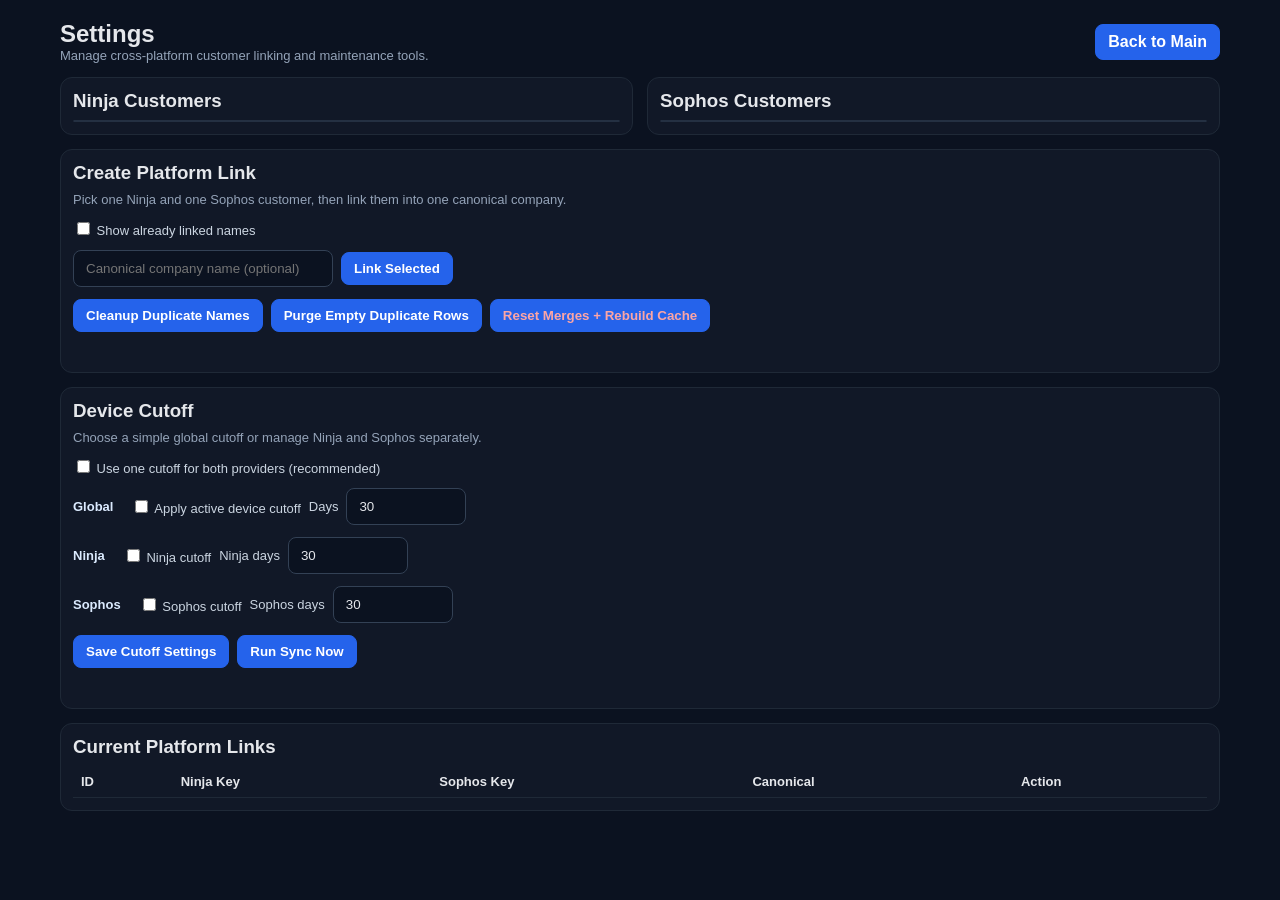
==== commit 683c98ec: "Replace N-able with NinjaOne RMM for device sync. Use OAuth client credentials and devices-detailed," ====
--- a/settings.html
+++ b/settings.html
@@ -50,8 +50,8 @@
 
       <div class="grid">
         <section class="panel">
-          <h3 style="margin:0 0 8px;">N-able Customers</h3>
-          <div id="nableList" class="list"></div>
+          <h3 style="margin:0 0 8px;">Ninja Customers</h3>
+          <div id="ninjaList" class="list"></div>
         </section>
         <section class="panel">
           <h3 style="margin:0 0 8px;">Sophos Customers</h3>
@@ -61,7 +61,7 @@
 
       <section class="panel" style="margin-top:14px;">
         <h3 style="margin:0 0 8px;">Create Platform Link</h3>
-        <div class="muted">Pick one N-able and one Sophos customer, then link them into one canonical company.</div>
+        <div class="muted">Pick one Ninja and one Sophos customer, then link them into one canonical company.</div>
         <div class="controls">
           <label><input id="showLinkedToggle" type="checkbox" /> Show already linked names</label>
         </div>
@@ -79,7 +79,7 @@
 
       <section class="panel" style="margin-top:14px;">
         <h3 style="margin:0 0 8px;">Device Cutoff</h3>
-        <div class="muted">Choose a simple global cutoff or manage N-able and Sophos separately.</div>
+        <div class="muted">Choose a simple global cutoff or manage Ninja and Sophos separately.</div>
         <div class="controls">
           <label><input id="useGlobalCutoff" type="checkbox" /> Use one cutoff for both providers (recommended)</label>
         </div>
@@ -91,10 +91,10 @@
         </div>
         <div id="providerCutoffSection">
         <div class="controls">
-          <span class="section-title">N-able</span>
-          <label><input id="recentCutoffToggleNable" type="checkbox" /> N-able cutoff</label>
-          <label for="recentCutoffDaysNable">N-able days</label>
-          <input id="recentCutoffDaysNable" type="number" min="1" max="3650" step="1" value="30" style="min-width:120px;" />
+          <span class="section-title">Ninja</span>
+          <label><input id="recentCutoffToggleNinja" type="checkbox" /> Ninja cutoff</label>
+          <label for="recentCutoffDaysNinja">Ninja days</label>
+          <input id="recentCutoffDaysNinja" type="number" min="1" max="3650" step="1" value="30" style="min-width:120px;" />
         </div>
         <div class="controls">
           <span class="section-title">Sophos</span>
@@ -114,15 +114,15 @@
       <section class="panel" style="margin-top:14px;">
         <h3 style="margin:0 0 8px;">Current Platform Links</h3>
         <table class="table">
-          <thead><tr><th>ID</th><th>N-able Key</th><th>Sophos Key</th><th>Canonical</th><th>Action</th></tr></thead>
+          <thead><tr><th>ID</th><th>Ninja Key</th><th>Sophos Key</th><th>Canonical</th><th>Action</th></tr></thead>
           <tbody id="linksBody"></tbody>
         </table>
       </section>
     </div>
 
     <script>
-      const state = { nable: [], sophos: [], selectedNable: "", selectedSophos: "" };
-      const nableList = document.getElementById("nableList");
+      const state = { ninja: [], sophos: [], selectedNinja: "", selectedSophos: "" };
+      const ninjaList = document.getElementById("ninjaList");
       const sophosList = document.getElementById("sophosList");
       const canonicalName = document.getElementById("canonicalName");
       const linkBtn = document.getElementById("linkBtn");
@@ -133,8 +133,8 @@
       const useGlobalCutoff = document.getElementById("useGlobalCutoff");
       const recentCutoffToggleGlobal = document.getElementById("recentCutoffToggleGlobal");
       const recentCutoffDaysGlobal = document.getElementById("recentCutoffDaysGlobal");
-      const recentCutoffToggleNable = document.getElementById("recentCutoffToggleNable");
-      const recentCutoffDaysNable = document.getElementById("recentCutoffDaysNable");
+      const recentCutoffToggleNinja = document.getElementById("recentCutoffToggleNinja");
+      const recentCutoffDaysNinja = document.getElementById("recentCutoffDaysNinja");
       const recentCutoffToggleSophos = document.getElementById("recentCutoffToggleSophos");
       const recentCutoffDaysSophos = document.getElementById("recentCutoffDaysSophos");
       const providerCutoffSection = document.getElementById("providerCutoffSection");
@@ -167,8 +167,8 @@
       }
 
       function renderLists() {
-        renderSelectableList(nableList, state.nable, state.selectedNable, (item) => {
-          state.selectedNable = state.selectedNable === item ? "" : item;
+        renderSelectableList(ninjaList, state.ninja, state.selectedNinja, (item) => {
+          state.selectedNinja = state.selectedNinja === item ? "" : item;
           renderLists();
         });
         renderSelectableList(sophosList, state.sophos, state.selectedSophos, (item) => {
@@ -182,9 +182,9 @@
         const res = await fetch(`/api/platform-options?include_linked=${includeLinked}`);
         if (!res.ok) return;
         const data = await res.json();
-        state.nable = data.nable || [];
+        state.ninja = data.ninja || [];
         state.sophos = data.sophos || [];
-        if (!state.nable.includes(state.selectedNable)) state.selectedNable = "";
+        if (!state.ninja.includes(state.selectedNinja)) state.selectedNinja = "";
         if (!state.sophos.includes(state.selectedSophos)) state.selectedSophos = "";
         renderLists();
       }
@@ -197,7 +197,7 @@
         linksBody.innerHTML = rows.map((r) => (
           `<tr>
              <td>${r.id}</td>
-             <td>${r.nable_key}</td>
+             <td>${r.ninja_key}</td>
              <td>${r.sophos_key}</td>
              <td>${r.canonical_name}</td>
              <td><button class="link-delete" data-link-id="${r.id}" type="button">Delete</button></td>
@@ -234,8 +234,8 @@
       }
 
       async function createLink() {
-        if (!state.selectedNable || !state.selectedSophos) {
-          linkMsg.textContent = "Select one N-able and one Sophos customer first.";
+        if (!state.selectedNinja || !state.selectedSophos) {
+          linkMsg.textContent = "Select one Ninja and one Sophos customer first.";
           return;
         }
         linkBtn.disabled = true;
@@ -244,7 +244,7 @@
             method: "POST",
             headers: { "Content-Type": "application/json" },
             body: JSON.stringify({
-              nable_name: state.selectedNable,
+              ninja_name: state.selectedNinja,
               sophos_name: state.selectedSophos,
               canonical_name: canonicalName.value.trim(),
             }),
@@ -323,13 +323,13 @@
       function updateCutoffModeUi() {
         const globalMode = useGlobalCutoff.checked;
         providerCutoffSection.classList.toggle("disabled-section", globalMode);
-        recentCutoffToggleNable.disabled = globalMode;
-        recentCutoffDaysNable.disabled = globalMode;
+        recentCutoffToggleNinja.disabled = globalMode;
+        recentCutoffDaysNinja.disabled = globalMode;
         recentCutoffToggleSophos.disabled = globalMode;
         recentCutoffDaysSophos.disabled = globalMode;
         cutoffModeHint.textContent = globalMode
-          ? "Global mode is ON: one toggle and day value applies to both N-able and Sophos."
-          : "Global mode is OFF: N-able and Sophos use separate toggle/day values.";
+          ? "Global mode is ON: one toggle and day value applies to both Ninja and Sophos."
+          : "Global mode is OFF: Ninja and Sophos use separate toggle/day values.";
       }
 
       async function loadSettings() {
@@ -341,11 +341,11 @@
           recentCutoffToggleGlobal.checked = Boolean(data.enable_recent_device_cutoff);
           const globalDays = Number(data.recent_device_cutoff_days || 30);
           recentCutoffDaysGlobal.value = Number.isFinite(globalDays) && globalDays > 0 ? String(globalDays) : "30";
-          recentCutoffToggleNable.checked = Boolean(data.enable_recent_device_cutoff_nable);
+          recentCutoffToggleNinja.checked = Boolean(data.enable_recent_device_cutoff_ninja);
           recentCutoffToggleSophos.checked = Boolean(data.enable_recent_device_cutoff_sophos);
-          const nableDays = Number(data.recent_device_cutoff_days_nable || 30);
+          const ninjaDays = Number(data.recent_device_cutoff_days_ninja || 30);
           const sophosDays = Number(data.recent_device_cutoff_days_sophos || 30);
-          recentCutoffDaysNable.value = Number.isFinite(nableDays) && nableDays > 0 ? String(nableDays) : "30";
+          recentCutoffDaysNinja.value = Number.isFinite(ninjaDays) && ninjaDays > 0 ? String(ninjaDays) : "30";
           recentCutoffDaysSophos.value = Number.isFinite(sophosDays) && sophosDays > 0 ? String(sophosDays) : "30";
           updateCutoffModeUi();
         } catch (err) {
@@ -357,14 +357,14 @@
         saveSettingsBtn.disabled = true;
         try {
           const globalDays = Number(recentCutoffDaysGlobal.value);
-          const nableDays = Number(recentCutoffDaysNable.value);
+          const ninjaDays = Number(recentCutoffDaysNinja.value);
           const sophosDays = Number(recentCutoffDaysSophos.value);
           if (!Number.isInteger(globalDays) || globalDays < 1 || globalDays > 3650) {
             cutoffMsg.textContent = "Global days must be a whole number between 1 and 3650.";
             return;
           }
-          if (!Number.isInteger(nableDays) || nableDays < 1 || nableDays > 3650) {
-            cutoffMsg.textContent = "N-able days must be a whole number between 1 and 3650.";
+          if (!Number.isInteger(ninjaDays) || ninjaDays < 1 || ninjaDays > 3650) {
+            cutoffMsg.textContent = "Ninja days must be a whole number between 1 and 3650.";
             return;
           }
           if (!Number.isInteger(sophosDays) || sophosDays < 1 || sophosDays > 3650) {
@@ -378,9 +378,9 @@
               use_global_device_cutoff: useGlobalCutoff.checked,
               enable_recent_device_cutoff: recentCutoffToggleGlobal.checked,
               recent_device_cutoff_days: globalDays,
-              enable_recent_device_cutoff_nable: recentCutoffToggleNable.checked,
+              enable_recent_device_cutoff_ninja: recentCutoffToggleNinja.checked,
               enable_recent_device_cutoff_sophos: recentCutoffToggleSophos.checked,
-              recent_device_cutoff_days_nable: nableDays,
+              recent_device_cutoff_days_ninja: ninjaDays,
               recent_device_cutoff_days_sophos: sophosDays,
             }),
           });
@@ -392,7 +392,7 @@
           if (useGlobalCutoff.checked) {
             cutoffMsg.textContent = `Global cutoff saved (${globalDays} days). Run a sync to apply to cached counts.`;
           } else {
-            cutoffMsg.textContent = `Provider cutoffs saved (N-able ${nableDays}d, Sophos ${sophosDays}d). Run a sync to apply to cached counts.`;
+            cutoffMsg.textContent = `Provider cutoffs saved (Ninja ${ninjaDays}d, Sophos ${sophosDays}d). Run a sync to apply to cached counts.`;
           }
         } catch (err) {
           cutoffMsg.textContent = `Save failed: ${err}`;
